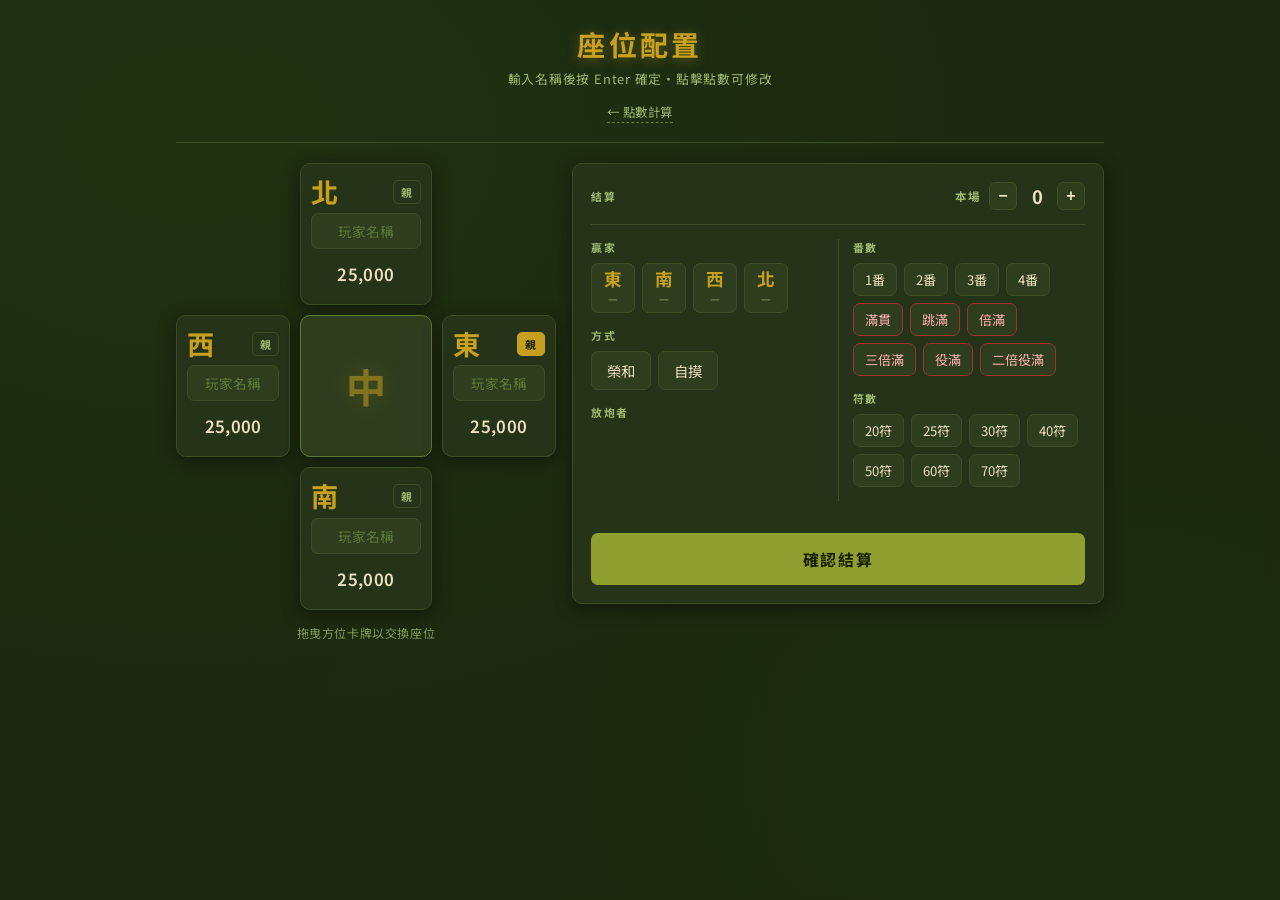
==== index.html @ a9a5c6ad "重命名" ====
<!DOCTYPE html>
<html lang="zh-TW">
<head>
  <meta charset="UTF-8">
  <meta name="viewport" content="width=device-width, initial-scale=1.0">
  <title>座位配置</title>
  <link rel="stylesheet" href="style.css">
</head>
<body>
  <div class="app">
    <header class="hdr">
      <h1>座位配置</h1>
      <p>輸入名稱後按 Enter 確定・點擊點數可修改</p>
      <nav><a href="MJ.html">← 點數計算</a></nav>
    </header>

    <div class="game-layout">
    <!-- ── Compass ── -->
    <div class="game-left">
    <div class="table-wrap">
      <div class="compass">

        <div class="north draggable seat"
             draggable="true"
             ondragstart="drag(event)" ondrop="drop(event)"
             ondragover="allowDrop(event)" ondragenter="enter(event)"
             ondragleave="leave(event)" id="north">
          <div class="seat-top">
            <span class="wind">北</span>
            <button class="dealer-tag" id="north-dealer-tag" onclick="setDealer('north')">親</button>
          </div>
          <input type="text" id="north-input" placeholder="玩家名稱"
                 onblur="lockInput('north')" onkeydown="checkEnter(event,'north')"
                 oninput="syncName('north')">
          <div class="pts-wrap">
            <div class="pts-display" id="north-pts-display" onclick="editPts('north')">
              <span id="north-pts">25,000</span>
            </div>
            <span class="pts-delta" id="north-pts-delta"></span>
          </div>
        </div>

        <div class="west draggable seat"
             draggable="true"
             ondragstart="drag(event)" ondrop="drop(event)"
             ondragover="allowDrop(event)" ondragenter="enter(event)"
             ondragleave="leave(event)" id="west">
          <div class="seat-top">
            <span class="wind">西</span>
            <button class="dealer-tag" id="west-dealer-tag" onclick="setDealer('west')">親</button>
          </div>
          <input type="text" id="west-input" placeholder="玩家名稱"
                 onblur="lockInput('west')" onkeydown="checkEnter(event,'west')"
                 oninput="syncName('west')">
          <div class="pts-wrap">
            <div class="pts-display" id="west-pts-display" onclick="editPts('west')">
              <span id="west-pts">25,000</span>
            </div>
            <span class="pts-delta" id="west-pts-delta"></span>
          </div>
        </div>

        <div class="center center-tile">
          <span class="kanji">中</span>
        </div>

        <div class="east draggable seat"
             draggable="true"
             ondragstart="drag(event)" ondrop="drop(event)"
             ondragover="allowDrop(event)" ondragenter="enter(event)"
             ondragleave="leave(event)" id="east">
          <div class="seat-top">
            <span class="wind">東</span>
            <button class="dealer-tag" id="east-dealer-tag" onclick="setDealer('east')">親</button>
          </div>
          <input type="text" id="east-input" placeholder="玩家名稱"
                 onblur="lockInput('east')" onkeydown="checkEnter(event,'east')"
                 oninput="syncName('east')">
          <div class="pts-wrap">
            <div class="pts-display" id="east-pts-display" onclick="editPts('east')">
              <span id="east-pts">25,000</span>
            </div>
            <span class="pts-delta" id="east-pts-delta"></span>
          </div>
        </div>

        <div class="south draggable seat"
             draggable="true"
             ondragstart="drag(event)" ondrop="drop(event)"
             ondragover="allowDrop(event)" ondragenter="enter(event)"
             ondragleave="leave(event)" id="south">
          <div class="seat-top">
            <span class="wind">南</span>
            <button class="dealer-tag" id="south-dealer-tag" onclick="setDealer('south')">親</button>
          </div>
          <input type="text" id="south-input" placeholder="玩家名稱"
                 onblur="lockInput('south')" onkeydown="checkEnter(event,'south')"
                 oninput="syncName('south')">
          <div class="pts-wrap">
            <div class="pts-display" id="south-pts-display" onclick="editPts('south')">
              <span id="south-pts">25,000</span>
            </div>
            <span class="pts-delta" id="south-pts-delta"></span>
          </div>
        </div>

      </div>
      <p class="drag-hint">拖曳方位卡牌以交換座位</p>
    </div>
    </div><!-- /.game-left -->

    <!-- ── Settlement Panel ── -->
    <div class="game-right">
    <div class="card settle-card">
      <div class="settle-head">
        <span class="card-label" style="margin:0">結算</span>
        <div class="honba-row">
          <span class="honba-label">本場</span>
          <button class="honba-btn" onclick="changeHonba(-1)">−</button>
          <span class="honba-val" id="honba-val">0</span>
          <button class="honba-btn" onclick="changeHonba(1)">+</button>
        </div>
      </div>

      <hr class="settle-divider">

      <div class="settle-body">
        <!-- ── Left: who & how ── -->
        <div class="settle-left">
          <div class="settle-section">
            <div class="settle-row-label">贏家</div>
            <div class="btn-row" id="winner-row">
              <button class="opt settle-player-btn" data-dir="east"  onclick="selectWinner('east')">
                <span class="sw">東</span><span class="sn" id="sn-east">—</span>
              </button>
              <button class="opt settle-player-btn" data-dir="south" onclick="selectWinner('south')">
                <span class="sw">南</span><span class="sn" id="sn-south">—</span>
              </button>
              <button class="opt settle-player-btn" data-dir="west"  onclick="selectWinner('west')">
                <span class="sw">西</span><span class="sn" id="sn-west">—</span>
              </button>
              <button class="opt settle-player-btn" data-dir="north" onclick="selectWinner('north')">
                <span class="sw">北</span><span class="sn" id="sn-north">—</span>
              </button>
            </div>
          </div>

          <div class="settle-section">
            <div class="settle-row-label">方式</div>
            <div class="btn-row">
              <button class="opt" id="btn-ron"   onclick="setMethod('ron')">榮和</button>
              <button class="opt" id="btn-tsumo" onclick="setMethod('tsumo')">自摸</button>
            </div>
          </div>

          <!-- Ron: loser selector -->
          <div id="ron-section" class="hidden">
            <div class="settle-section">
              <div class="settle-row-label">放炮者</div>
              <div class="btn-row" id="loser-row"></div>
            </div>
          </div>
        </div>

        <!-- ── Right: fan / fu / preview ── -->
        <div class="settle-right">
          <div class="settle-section">
            <div class="settle-row-label">番數</div>
            <div class="btn-row">
              <button class="opt sm" data-fan="1"  onclick="setFan(1)">1番</button>
              <button class="opt sm" data-fan="2"  onclick="setFan(2)">2番</button>
              <button class="opt sm" data-fan="3"  onclick="setFan(3)">3番</button>
              <button class="opt sm" data-fan="4"  onclick="setFan(4)">4番</button>
              <button class="opt sm special" data-fan="5"  onclick="setFan(5)">滿貫</button>
              <button class="opt sm special" data-fan="6"  onclick="setFan(6)">跳滿</button>
              <button class="opt sm special" data-fan="8"  onclick="setFan(8)">倍滿</button>
              <button class="opt sm special" data-fan="11" onclick="setFan(11)">三倍滿</button>
              <button class="opt sm special" data-fan="13" onclick="setFan(13)">役滿</button>
              <button class="opt sm special" data-fan="26" onclick="setFan(26)">二倍役滿</button>
            </div>
          </div>

          <div class="settle-section" id="settle-fu-card">
            <div class="settle-row-label">符數</div>
            <div class="btn-row">
              <button class="opt sm" data-fu="20" onclick="setFu(20)">20符</button>
              <button class="opt sm" data-fu="25" onclick="setFu(25)">25符</button>
              <button class="opt sm" data-fu="30" onclick="setFu(30)">30符</button>
              <button class="opt sm" data-fu="40" onclick="setFu(40)">40符</button>
              <button class="opt sm" data-fu="50" onclick="setFu(50)">50符</button>
              <button class="opt sm" data-fu="60" onclick="setFu(60)">60符</button>
              <button class="opt sm" data-fu="70" onclick="setFu(70)">70符</button>
            </div>
          </div>

          <div class="pt-preview" id="pt-preview"></div>
        </div>
      </div><!-- /.settle-body -->

      <p class="settle-msg" id="settle-msg"></p>
      <button class="confirm-btn" onclick="confirmSettle()">確認結算</button>
    </div>
    </div><!-- /.game-right -->
    </div><!-- /.game-layout -->

  </div>
  <script src="main2.js"></script>
</body>
</html>
---- style.css ----
@import url('https://fonts.googleapis.com/css2?family=Noto+Sans+TC:wght@300;400;500;700&display=swap');

:root {
  --bg:        #1b2a10;
  --bg-alt:    #222f13;
  --surface:   #253318;
  --surface-2: #2e3d1e;
  --border:    #3a4f25;
  --border-hi: #5d7a35;
  --gold:      #c8a020;
  --gold-hi:   #e0be50;
  --text:      #ede0c0;
  --text-2:    #9db870;
  --sel-bg:    #8fa030;
  --sel-txt:   #182000;
  --red:       #9e3030;
  --red-hi:    #c84040;
  --r:         10px;
  --r-sm:      7px;
  --sh:        0 4px 18px rgba(0,0,0,.45);
}

*, *::before, *::after { box-sizing: border-box; margin: 0; padding: 0; }

body {
  background: var(--bg);
  background-image:
    radial-gradient(ellipse at 15% 15%, rgba(100,140,40,.07) 0%, transparent 55%),
    radial-gradient(ellipse at 85% 85%, rgba(40,70,15,.07) 0%, transparent 55%);
  min-height: 100vh;
  font-family: "Noto Sans TC", sans-serif;
  color: var(--text);
}

/* ── App shell ── */
.app {
  max-width: 960px;
  margin: 0 auto;
  padding: 24px 16px 52px;
}

/* ── Side-by-side layout (compass | settlement) ── */
.game-layout {
  display: flex;
  flex-direction: column;
  gap: 16px;
}

.game-left {
  flex: 0 0 auto;
}

.game-right {
  flex: 1;
  min-width: 0;
}

.game-right .settle-card { margin-top: 0; }

@media (min-width: 680px) {
  .game-layout {
    flex-direction: row;
    align-items: flex-start;
  }
}

/* ── Header ── */
.hdr {
  text-align: center;
  padding-bottom: 20px;
  margin-bottom: 20px;
  border-bottom: 1px solid var(--border);
}

.hdr h1 {
  font-size: 1.75rem;
  font-weight: 700;
  color: var(--gold);
  letter-spacing: .12em;
  text-shadow: 0 2px 12px rgba(200,160,32,.35);
}

.hdr p {
  font-size: .8rem;
  color: var(--text-2);
  margin-top: 5px;
  letter-spacing: .06em;
}

.hdr nav {
  margin-top: 10px;
}

.hdr nav a {
  font-size: .78rem;
  color: var(--text-2);
  text-decoration: none;
  border-bottom: 1px dashed var(--border-hi);
  padding-bottom: 1px;
  letter-spacing: .04em;
  transition: color .15s;
}

.hdr nav a:hover { color: var(--gold-hi); }

/* ── Card ── */
.card {
  background: var(--surface);
  border: 1px solid var(--border);
  border-radius: var(--r);
  padding: 18px;
  margin-bottom: 14px;
  box-shadow: var(--sh);
  transition: opacity .25s;
}

.card.hidden { display: none; }

.card-label {
  font-size: .68rem;
  font-weight: 700;
  letter-spacing: .16em;
  color: var(--text-2);
  text-transform: uppercase;
  margin-bottom: 12px;
}

/* ── Button grid ── */
.btn-row {
  display: flex;
  flex-wrap: wrap;
  gap: 7px;
}

.opt {
  padding: 8px 15px;
  background: var(--surface-2);
  border: 1.5px solid var(--border);
  border-radius: var(--r-sm);
  color: var(--text);
  font-family: "Noto Sans TC", sans-serif;
  font-size: .9rem;
  cursor: pointer;
  transition: background .12s, border-color .12s, transform .12s, box-shadow .12s;
  outline: none;
  -webkit-tap-highlight-color: transparent;
}

.opt:hover {
  border-color: var(--border-hi);
  background: var(--bg-alt);
  transform: translateY(-1px);
}

.opt:active { transform: translateY(0); }

.opt.selected {
  background: var(--sel-bg);
  border-color: var(--sel-bg);
  color: var(--sel-txt);
  font-weight: 700;
  box-shadow: 0 0 10px rgba(143,160,48,.45);
}

/* Mangan-tier buttons */
.opt.special { border-color: var(--red); color: #ffb0b0; }
.opt.special:hover { background: #4a1818; border-color: var(--red-hi); color: #ffd0d0; }
.opt.special.selected {
  background: var(--red);
  border-color: var(--red-hi);
  color: #fff;
  box-shadow: 0 0 10px rgba(200,50,50,.45);
}

/* ── Dealer toggle ── */
.dealer-row {
  display: flex;
  gap: 10px;
}

.dealer-btn {
  flex: 1;
  padding: 13px;
  background: var(--surface-2);
  border: 2px solid var(--border);
  border-radius: var(--r-sm);
  color: var(--text);
  font-family: "Noto Sans TC", sans-serif;
  font-size: 1rem;
  font-weight: 500;
  cursor: pointer;
  transition: background .18s, border-color .18s, color .18s, box-shadow .18s;
  letter-spacing: .08em;
  outline: none;
}

.dealer-btn:hover { border-color: var(--gold); color: var(--gold-hi); }

.dealer-btn.selected {
  background: var(--sel-bg);
  border-color: var(--sel-bg);
  color: var(--sel-txt);
  font-weight: 700;
  box-shadow: 0 0 14px rgba(143,160,48,.4);
}

/* ── Result box ── */
.result {
  background: var(--surface-2);
  border: 1.5px solid var(--border-hi);
  border-radius: var(--r);
  padding: 6px 20px;
  opacity: 0;
  transform: translateY(8px);
  transition: opacity .3s, transform .3s;
  box-shadow: var(--sh);
  pointer-events: none;
}

.result.show {
  opacity: 1;
  transform: none;
  pointer-events: auto;
}

.result p {
  font-size: 1.2rem;
  color: var(--gold-hi);
  text-align: center;
  font-weight: 500;
  letter-spacing: .05em;
  padding: 14px 0;
  line-height: 1;
}

.result p + p { border-top: 1px solid var(--border); }

/* ─────────────────────────────────────
   MJ2 – Compass / Seating layout
   ───────────────────────────────────── */

.table-wrap {
  display: flex;
  flex-direction: column;
  align-items: center;
}

.compass {
  display: grid;
  grid-template-areas:
    ". north ."
    "west center east"
    ". south .";
  grid-template-columns: 1fr 1.15fr 1fr;
  gap: 10px;
  width: 100%;
  max-width: 380px;
}

.north  { grid-area: north;  }
.south  { grid-area: south;  }
.east   { grid-area: east;   }
.west   { grid-area: west;   }
.center { grid-area: center; }

.seat {
  background: var(--surface);
  border: 1.5px solid var(--border);
  border-radius: var(--r);
  padding: 14px 10px 13px;
  text-align: center;
  box-shadow: var(--sh);
  transition: border-color .2s, box-shadow .2s, opacity .2s, transform .15s;
}

.seat.draggable { cursor: grab; user-select: none; }
.seat.draggable:active { cursor: grabbing; }

.seat.dragging {
  opacity: .45;
  transform: scale(.97);
}

.seat.drag-over {
  border-color: var(--gold);
  box-shadow: 0 0 16px rgba(200,160,32,.35);
}

/* Seat top row: wind + dealer tag */
.seat-top {
  display: flex;
  justify-content: space-between;
  align-items: center;
  margin-bottom: 8px;
}

.wind {
  font-size: 1.7rem;
  font-weight: 700;
  color: var(--gold);
  line-height: 1;
  pointer-events: none;
  user-select: none;
}

/* Dealer badge */
.dealer-tag {
  padding: 3px 7px;
  background: transparent;
  border: 1.5px solid var(--border);
  border-radius: 5px;
  color: var(--text-2);
  font-family: "Noto Sans TC", sans-serif;
  font-size: .68rem;
  font-weight: 700;
  cursor: pointer;
  transition: all .15s;
  outline: none;
  letter-spacing: .05em;
}

.dealer-tag:hover { border-color: var(--gold); color: var(--gold); }

.dealer-tag.active {
  background: var(--gold);
  border-color: var(--gold);
  color: #1a2200;
}

/* Points display */
.pts-wrap {
  position: relative;
  margin-top: 8px;
}

.pts-display {
  font-size: 1.05rem;
  font-weight: 600;
  color: var(--text);
  text-align: center;
  padding: 5px 4px;
  cursor: text;
  border-radius: var(--r-sm);
  transition: background .15s;
  letter-spacing: .02em;
}

.pts-display:hover { background: var(--surface-2); }

.pts-edit-input {
  width: 100%;
  padding: 5px 8px;
  background: var(--surface-2);
  border: 1.5px solid var(--gold);
  border-radius: var(--r-sm);
  color: var(--text);
  font-family: "Noto Sans TC", sans-serif;
  font-size: .95rem;
  text-align: center;
  outline: none;
  -moz-appearance: textfield;
  appearance: textfield;
}

.pts-edit-input::-webkit-inner-spin-button,
.pts-edit-input::-webkit-outer-spin-button { -webkit-appearance: none; appearance: none; }

/* Delta flash */
.pts-delta {
  position: absolute;
  right: 4px;
  top: -2px;
  font-size: .78rem;
  font-weight: 700;
  pointer-events: none;
  opacity: 0;
}

.pts-delta.positive { color: #7ed040; }
.pts-delta.negative { color: #e05050; }

.pts-delta.flash { animation: fadeUp 2s ease forwards; }

@keyframes fadeUp {
  0%  { opacity: 1; transform: translateY(0); }
  20% { opacity: 1; transform: translateY(-4px); }
  100%{ opacity: 0; transform: translateY(-22px); }
}

.seat input[type=text] {
  width: 100%;
  padding: 7px 8px;
  background: var(--surface-2);
  border: 1.5px solid var(--border);
  border-radius: var(--r-sm);
  color: var(--text);
  font-family: "Noto Sans TC", sans-serif;
  font-size: .85rem;
  text-align: center;
  outline: none;
  transition: border-color .2s;
}

.seat input[type=text]:focus  { border-color: var(--gold); }
.seat input[type=text]::placeholder { color: var(--border-hi); }

.seat input[type=text]:disabled {
  background: var(--bg);
  color: var(--text-2);
  cursor: default;
}

/* Center tile */
.center-tile {
  display: flex;
  justify-content: center;
  align-items: center;
  min-height: 90px;
  background: var(--surface-2);
  border: 1.5px solid var(--border-hi);
  border-radius: var(--r);
  box-shadow: var(--sh);
}

.center-tile .kanji {
  font-size: 2.5rem;
  font-weight: 700;
  color: var(--gold);
  opacity: .55;
  user-select: none;
  text-shadow: 0 0 20px rgba(200,160,32,.4);
}

.drag-hint {
  margin-top: 14px;
  font-size: .75rem;
  color: var(--text-2);
  letter-spacing: .05em;
  opacity: .8;
}

/* ── Legacy class compatibility ── */
.container {
  display: grid;
  grid-template-areas:
    "north north north"
    "west center east"
    "south south south";
  gap: 10px;
  text-align: center;
  margin: 20px;
}

.option-container {
  font-family: "Noto Sans TC", sans-serif;
}

.option {
  width: fit-content;
  margin: 5px;
  padding: 10px 20px;
  border: 2px solid var(--red);
  background: var(--surface);
  cursor: pointer;
  border-radius: var(--r);
  color: var(--text);
  transition: background .2s;
}

.option:hover { background: var(--surface-2); }
.option.selected { color: var(--sel-txt); background: var(--sel-bg); }

/* ─────────────────────────────────────
   Settlement Panel
   ───────────────────────────────────── */

.settle-card { margin-top: 20px; }

.settle-section { margin-bottom: 14px; }

.settle-row-label {
  font-size: .68rem;
  font-weight: 700;
  letter-spacing: .14em;
  color: var(--text-2);
  text-transform: uppercase;
  margin-bottom: 8px;
}

/* Player selector buttons (winner / loser) */
.settle-player-btn {
  display: flex;
  flex-direction: column;
  align-items: center;
  gap: 2px;
  padding: 6px 8px;
  min-width: 44px;
}

.settle-player-btn .sw {
  font-size: 1.1rem;
  font-weight: 700;
  color: var(--gold);
  line-height: 1;
}

.settle-player-btn .sn {
  font-size: .68rem;
  color: var(--text-2);
  max-width: 56px;
  overflow: hidden;
  text-overflow: ellipsis;
  white-space: nowrap;
}

.settle-player-btn.selected .sw,
.settle-player-btn.selected .sn { color: var(--sel-txt); }

/* Input rows */
.settle-input-row {
  display: flex;
  align-items: center;
  gap: 10px;
  margin-bottom: 10px;
}

.settle-input-row.hidden { display: none; }

.settle-input-label {
  font-size: .82rem;
  color: var(--text-2);
  white-space: nowrap;
  min-width: 54px;
  text-align: right;
}

.settle-input {
  flex: 1;
  padding: 8px 12px;
  background: var(--surface-2);
  border: 1.5px solid var(--border);
  border-radius: var(--r-sm);
  color: var(--text);
  font-family: "Noto Sans TC", sans-serif;
  font-size: .95rem;
  outline: none;
  transition: border-color .2s;
  -moz-appearance: textfield;
  appearance: textfield;
}

.settle-input:focus { border-color: var(--gold); }

.settle-input::-webkit-inner-spin-button,
.settle-input::-webkit-outer-spin-button { -webkit-appearance: none; appearance: none; }

/* Divider inside settle card */
.settle-divider {
  border: none;
  border-top: 1px solid var(--border);
  margin: 0 0 14px;
}

/* Confirm button */
.confirm-btn {
  width: 100%;
  padding: 14px;
  margin-top: 4px;
  background: var(--sel-bg);
  border: none;
  border-radius: var(--r-sm);
  color: var(--sel-txt);
  font-family: "Noto Sans TC", sans-serif;
  font-size: 1rem;
  font-weight: 700;
  cursor: pointer;
  letter-spacing: .1em;
  transition: background .15s, transform .1s;
  outline: none;
}

.confirm-btn:hover  { background: #a0b838; }
.confirm-btn:active { transform: scale(.98); }

/* Status message */
.settle-msg {
  font-size: .82rem;
  text-align: center;
  min-height: 18px;
  margin-bottom: 8px;
  font-weight: 500;
  letter-spacing: .03em;
}

.settle-msg.error   { color: #e05050; }
.settle-msg.success { color: #7ed040; }

/* ── Two-column settle body ── */
.settle-body {
  display: flex;
  align-items: flex-start;
  gap: 0;
  margin-bottom: 2px;
}

.settle-left {
  flex: 1 1 0;
  min-width: 0;
  padding-right: 14px;
}

.settle-right {
  flex: 1 1 0;
  min-width: 0;
  padding-left: 14px;
  border-left: 1px solid var(--border);
}

/* Settle header row (label + honba side by side) */
.settle-head {
  display: flex;
  justify-content: space-between;
  align-items: center;
  margin-bottom: 14px;
}

/* ── Honba counter ── */
.honba-row {
  display: flex;
  align-items: center;
  gap: 8px;
}

.honba-label {
  font-size: .72rem;
  font-weight: 700;
  letter-spacing: .1em;
  color: var(--text-2);
  text-transform: uppercase;
}

.honba-btn {
  width: 28px;
  height: 28px;
  background: var(--surface-2);
  border: 1.5px solid var(--border);
  border-radius: 6px;
  color: var(--text);
  font-size: 1rem;
  font-weight: 700;
  cursor: pointer;
  display: flex;
  align-items: center;
  justify-content: center;
  transition: border-color .15s, color .15s;
  outline: none;
  line-height: 1;
}

.honba-btn:hover { border-color: var(--gold); color: var(--gold); }

.honba-val {
  font-size: 1.15rem;
  font-weight: 700;
  color: var(--text);
  min-width: 24px;
  text-align: center;
}

/* ── Smaller opt buttons for settlement ── */
.opt.sm {
  padding: 6px 11px;
  font-size: .82rem;
}

/* Disabled opt (e.g. 1番 + 20/25符) */
.opt.opt-disabled,
.opt:disabled {
  opacity: .3;
  cursor: not-allowed;
  pointer-events: none;
}

/* ── Point preview box ── */
.pt-preview {
  background: var(--bg);
  border: 1px solid var(--border);
  border-radius: var(--r-sm);
  padding: 11px 14px;
  margin-bottom: 14px;
  min-height: 40px;
}

.pt-preview:empty { display: none; }

.pt-row {
  display: flex;
  align-items: baseline;
  flex-wrap: wrap;
  gap: 4px;
  font-size: .88rem;
  color: var(--text-2);
  margin-bottom: 5px;
  line-height: 1.5;
}

.pt-row:last-child { margin-bottom: 0; }

.pt-label {
  min-width: 72px;
  font-size: .78rem;
  letter-spacing: .02em;
  color: var(--text-2);
  white-space: nowrap;
}

.pt-calc { color: var(--text-2); font-size: .85rem; }

.pt-plus { color: var(--gold); font-size: .8rem; }

.pt-val {
  color: var(--gold-hi);
  font-weight: 700;
  font-size: 1.05rem;
}

.pt-unit { font-size: .82rem; color: var(--text-2); }

.pt-invalid { color: #e05050; font-size: .85rem; }
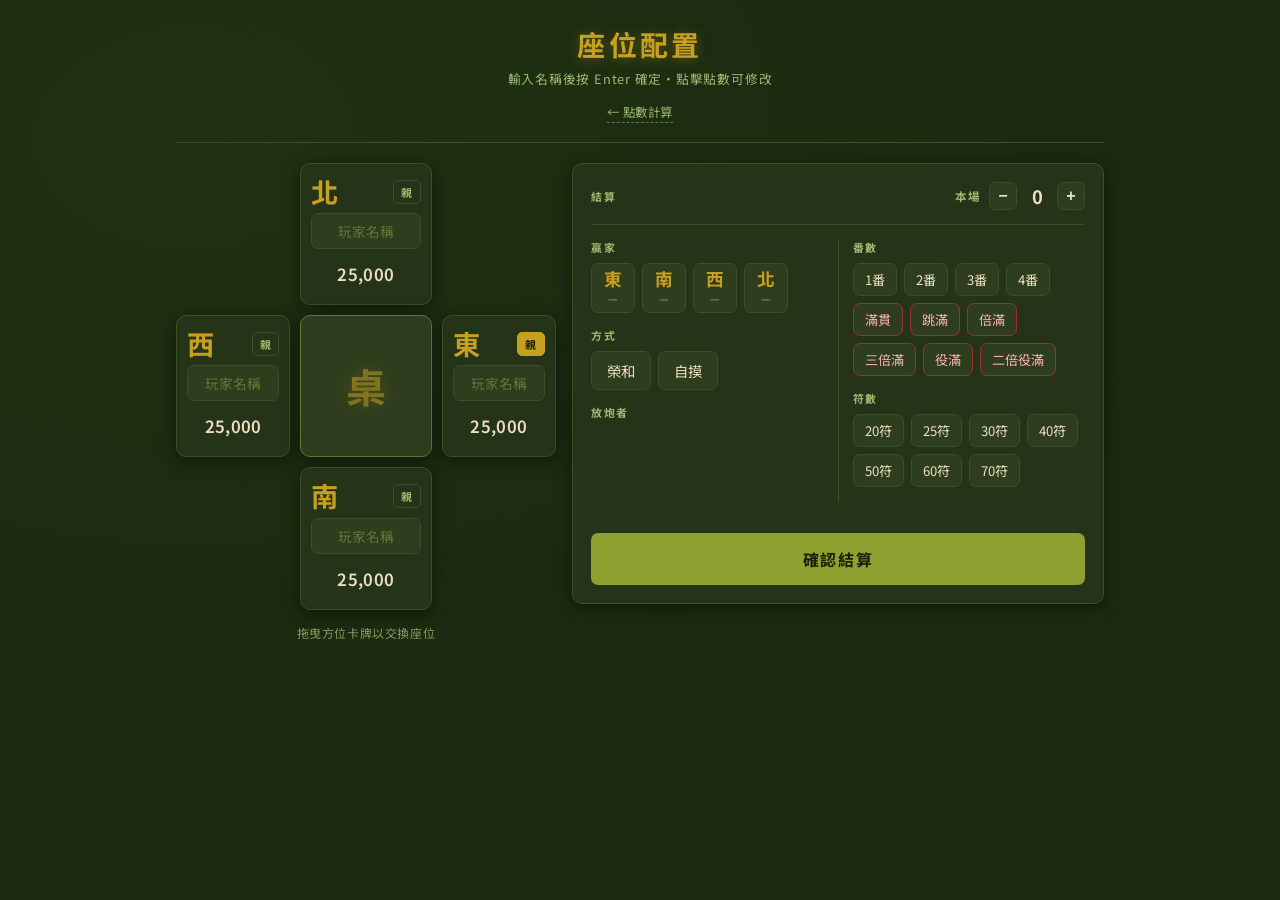
==== commit 8c568e6c: "修正小東西" ====
--- a/index.html
+++ b/index.html
@@ -61,7 +61,7 @@
         </div>
 
         <div class="center center-tile">
-          <span class="kanji">中</span>
+          <span class="kanji">桌</span>
         </div>
 
         <div class="east draggable seat"
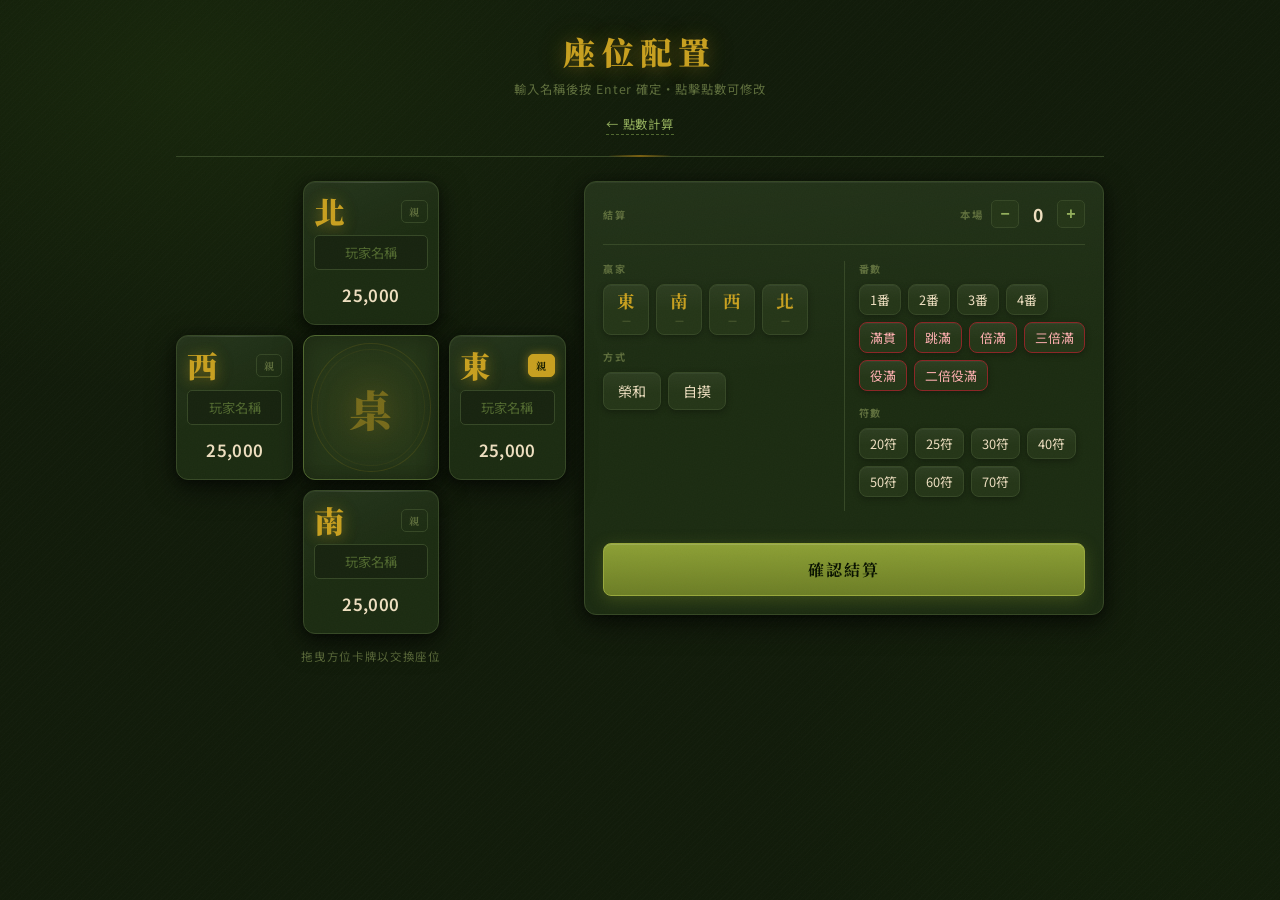
==== commit 094ba0e7: "優化並修正錯誤" ====
--- a/index.html
+++ b/index.html
@@ -22,9 +22,9 @@
 
         <div class="north draggable seat"
              draggable="true"
-             ondragstart="drag(event)" ondrop="drop(event)"
-             ondragover="allowDrop(event)" ondragenter="enter(event)"
-             ondragleave="leave(event)" id="north">
+             ondragstart="drag(event)" ondragend="dragEnd(event)"
+             ondrop="drop(event)" ondragover="allowDrop(event)"
+             ondragenter="enter(event)" ondragleave="leave(event)" id="north">
           <div class="seat-top">
             <span class="wind">北</span>
             <button class="dealer-tag" id="north-dealer-tag" onclick="setDealer('north')">親</button>
@@ -42,9 +42,9 @@
 
         <div class="west draggable seat"
              draggable="true"
-             ondragstart="drag(event)" ondrop="drop(event)"
-             ondragover="allowDrop(event)" ondragenter="enter(event)"
-             ondragleave="leave(event)" id="west">
+             ondragstart="drag(event)" ondragend="dragEnd(event)"
+             ondrop="drop(event)" ondragover="allowDrop(event)"
+             ondragenter="enter(event)" ondragleave="leave(event)" id="west">
           <div class="seat-top">
             <span class="wind">西</span>
             <button class="dealer-tag" id="west-dealer-tag" onclick="setDealer('west')">親</button>
@@ -66,9 +66,9 @@
 
         <div class="east draggable seat"
              draggable="true"
-             ondragstart="drag(event)" ondrop="drop(event)"
-             ondragover="allowDrop(event)" ondragenter="enter(event)"
-             ondragleave="leave(event)" id="east">
+             ondragstart="drag(event)" ondragend="dragEnd(event)"
+             ondrop="drop(event)" ondragover="allowDrop(event)"
+             ondragenter="enter(event)" ondragleave="leave(event)" id="east">
           <div class="seat-top">
             <span class="wind">東</span>
             <button class="dealer-tag" id="east-dealer-tag" onclick="setDealer('east')">親</button>
@@ -86,9 +86,9 @@
 
         <div class="south draggable seat"
              draggable="true"
-             ondragstart="drag(event)" ondrop="drop(event)"
-             ondragover="allowDrop(event)" ondragenter="enter(event)"
-             ondragleave="leave(event)" id="south">
+             ondragstart="drag(event)" ondragend="dragEnd(event)"
+             ondrop="drop(event)" ondragover="allowDrop(event)"
+             ondragenter="enter(event)" ondragleave="leave(event)" id="south">
           <div class="seat-top">
             <span class="wind">南</span>
             <button class="dealer-tag" id="south-dealer-tag" onclick="setDealer('south')">親</button>
@@ -113,7 +113,7 @@
     <div class="game-right">
     <div class="card settle-card">
       <div class="settle-head">
-        <span class="card-label" style="margin:0">結算</span>
+        <span class="card-label">結算</span>
         <div class="honba-row">
           <span class="honba-label">本場</span>
           <button class="honba-btn" onclick="changeHonba(-1)">−</button>
--- a/style.css
+++ b/style.css
@@ -1,23 +1,29 @@
-@import url('https://fonts.googleapis.com/css2?family=Noto+Sans+TC:wght@300;400;500;700&display=swap');
+@import url('https://fonts.googleapis.com/css2?family=Noto+Sans+TC:wght@300;400;500;700&family=Noto+Serif+TC:wght@600;700;900&display=swap');
 
 :root {
-  --bg:        #1b2a10;
-  --bg-alt:    #222f13;
-  --surface:   #253318;
-  --surface-2: #2e3d1e;
-  --border:    #3a4f25;
-  --border-hi: #5d7a35;
+  --bg:        #111b0a;
+  --bg-alt:    #182410;
+  --surface:   #1c2c12;
+  --surface-2: #253618;
+  --surface-3: #2e4220;
+  --border:    #364826;
+  --border-hi: #50682f;
   --gold:      #c8a020;
-  --gold-hi:   #e0be50;
-  --text:      #ede0c0;
-  --text-2:    #9db870;
-  --sel-bg:    #8fa030;
-  --sel-txt:   #182000;
-  --red:       #9e3030;
-  --red-hi:    #c84040;
-  --r:         10px;
-  --r-sm:      7px;
-  --sh:        0 4px 18px rgba(0,0,0,.45);
+  --gold-hi:   #e8c548;
+  --gold-dim:  #7a6010;
+  --text:      #eedfc0;
+  --text-2:    #94b05c;
+  --text-3:    #5e6e3c;
+  --sel-bg:    #7a9030;
+  --sel-txt:   #091400;
+  --red:       #8c2626;
+  --red-hi:    #bf3e3e;
+  --r:         12px;
+  --r-sm:      8px;
+  --r-xs:      5px;
+  --sh:        0 8px 28px rgba(0,0,0,.6), 0 2px 8px rgba(0,0,0,.35);
+  --sh-sm:     0 4px 14px rgba(0,0,0,.45);
+  --sh-inner:  inset 0 1px 0 rgba(255,255,255,.05);
 }
 
 *, *::before, *::after { box-sizing: border-box; margin: 0; padding: 0; }
@@ -25,183 +31,212 @@
 body {
   background: var(--bg);
   background-image:
-    radial-gradient(ellipse at 15% 15%, rgba(100,140,40,.07) 0%, transparent 55%),
-    radial-gradient(ellipse at 85% 85%, rgba(40,70,15,.07) 0%, transparent 55%);
+    radial-gradient(ellipse 70% 65% at 15% 8%,  rgba(65,110,22,.14) 0%, transparent 55%),
+    radial-gradient(ellipse 55% 60% at 88% 90%,  rgba(28,60,10,.11)  0%, transparent 52%),
+    repeating-linear-gradient(
+      -45deg,
+      transparent 0, transparent 3px,
+      rgba(255,255,255,.007) 3px, rgba(255,255,255,.007) 4px
+    );
   min-height: 100vh;
   font-family: "Noto Sans TC", sans-serif;
   color: var(--text);
+}
+
+/* Subtle grain overlay */
+body::before {
+  content: '';
+  position: fixed;
+  inset: 0;
+  background: url("data:image/svg+xml,%3Csvg xmlns='http://www.w3.org/2000/svg' width='300' height='300'%3E%3Cfilter id='n'%3E%3CfeTurbulence type='fractalNoise' baseFrequency='.75' numOctaves='4' stitchTiles='stitch'/%3E%3C/filter%3E%3Crect width='300' height='300' filter='url(%23n)' opacity='1'/%3E%3C/svg%3E");
+  opacity: .022;
+  pointer-events: none;
+  z-index: 9999;
 }
 
 /* ── App shell ── */
 .app {
   max-width: 960px;
   margin: 0 auto;
-  padding: 24px 16px 52px;
-}
-
-/* ── Side-by-side layout (compass | settlement) ── */
+  padding: 28px 16px 60px;
+  animation: appFadeIn .45s ease both;
+}
+
+@keyframes appFadeIn {
+  from { opacity: 0; transform: translateY(10px); }
+  to   { opacity: 1; transform: none; }
+}
+
+/* ── Side-by-side layout ── */
 .game-layout {
   display: flex;
   flex-direction: column;
-  gap: 16px;
-}
-
-.game-left {
-  flex: 0 0 auto;
-}
-
-.game-right {
-  flex: 1;
-  min-width: 0;
-}
-
+  gap: 18px;
+}
+
+.game-left  { flex: 0 0 auto; }
+.game-right { flex: 1; min-width: 0; }
 .game-right .settle-card { margin-top: 0; }
 
 @media (min-width: 680px) {
-  .game-layout {
-    flex-direction: row;
-    align-items: flex-start;
-  }
+  .game-layout { flex-direction: row; align-items: flex-start; }
 }
 
 /* ── Header ── */
 .hdr {
   text-align: center;
-  padding-bottom: 20px;
-  margin-bottom: 20px;
+  padding-bottom: 22px;
+  margin-bottom: 24px;
   border-bottom: 1px solid var(--border);
+  position: relative;
+}
+
+.hdr::after {
+  content: '';
+  position: absolute;
+  bottom: -1px;
+  left: 50%;
+  transform: translateX(-50%);
+  width: 64px;
+  height: 2px;
+  background: linear-gradient(90deg, transparent, var(--gold-dim), transparent);
+  border-radius: 2px;
 }
 
 .hdr h1 {
-  font-size: 1.75rem;
-  font-weight: 700;
+  font-family: "Noto Serif TC", serif;
+  font-size: 2rem;
+  font-weight: 900;
   color: var(--gold);
-  letter-spacing: .12em;
-  text-shadow: 0 2px 12px rgba(200,160,32,.35);
+  letter-spacing: .2em;
+  text-shadow: 0 2px 18px rgba(200,160,32,.38), 0 0 48px rgba(200,160,32,.12);
 }
 
 .hdr p {
-  font-size: .8rem;
-  color: var(--text-2);
-  margin-top: 5px;
-  letter-spacing: .06em;
-}
-
-.hdr nav {
-  margin-top: 10px;
-}
+  font-size: .77rem;
+  color: var(--text-3);
+  margin-top: 6px;
+  letter-spacing: .08em;
+}
+
+.hdr nav { margin-top: 12px; }
 
 .hdr nav a {
-  font-size: .78rem;
+  font-size: .77rem;
   color: var(--text-2);
   text-decoration: none;
   border-bottom: 1px dashed var(--border-hi);
   padding-bottom: 1px;
-  letter-spacing: .04em;
-  transition: color .15s;
-}
-
-.hdr nav a:hover { color: var(--gold-hi); }
+  letter-spacing: .06em;
+  transition: color .2s, border-color .2s;
+}
+
+.hdr nav a:hover { color: var(--gold-hi); border-bottom-color: var(--gold-dim); }
 
 /* ── Card ── */
 .card {
   background: var(--surface);
+  background-image: linear-gradient(175deg, rgba(255,255,255,.03) 0%, transparent 45%);
   border: 1px solid var(--border);
   border-radius: var(--r);
   padding: 18px;
   margin-bottom: 14px;
-  box-shadow: var(--sh);
+  box-shadow: var(--sh), var(--sh-inner);
   transition: opacity .25s;
 }
 
 .card.hidden { display: none; }
 
 .card-label {
-  font-size: .68rem;
-  font-weight: 700;
-  letter-spacing: .16em;
-  color: var(--text-2);
+  font-size: .63rem;
+  font-weight: 700;
+  letter-spacing: .2em;
+  color: var(--text-3);
   text-transform: uppercase;
   margin-bottom: 12px;
 }
 
+.settle-head .card-label { margin: 0; }
+
 /* ── Button grid ── */
-.btn-row {
-  display: flex;
-  flex-wrap: wrap;
-  gap: 7px;
-}
+.btn-row { display: flex; flex-wrap: wrap; gap: 7px; }
 
 .opt {
-  padding: 8px 15px;
+  padding: 8px 14px;
   background: var(--surface-2);
-  border: 1.5px solid var(--border);
+  background-image: linear-gradient(180deg, rgba(255,255,255,.04) 0%, transparent 55%);
+  border: 1px solid var(--border);
   border-radius: var(--r-sm);
   color: var(--text);
   font-family: "Noto Sans TC", sans-serif;
-  font-size: .9rem;
+  font-size: .88rem;
   cursor: pointer;
-  transition: background .12s, border-color .12s, transform .12s, box-shadow .12s;
+  transition: background .12s, border-color .12s, transform .1s, box-shadow .12s;
   outline: none;
   -webkit-tap-highlight-color: transparent;
+  box-shadow: 0 2px 6px rgba(0,0,0,.3), inset 0 1px 0 rgba(255,255,255,.04);
 }
 
 .opt:hover {
   border-color: var(--border-hi);
-  background: var(--bg-alt);
+  background: var(--surface-3);
   transform: translateY(-1px);
-}
-
-.opt:active { transform: translateY(0); }
+  box-shadow: 0 4px 12px rgba(0,0,0,.38), inset 0 1px 0 rgba(255,255,255,.04);
+}
+
+.opt:active { transform: translateY(0); box-shadow: 0 1px 4px rgba(0,0,0,.3); }
 
 .opt.selected {
   background: var(--sel-bg);
-  border-color: var(--sel-bg);
+  background-image: linear-gradient(180deg, rgba(255,255,255,.1) 0%, transparent 60%);
+  border-color: #96a838;
   color: var(--sel-txt);
   font-weight: 700;
-  box-shadow: 0 0 10px rgba(143,160,48,.45);
-}
-
-/* Mangan-tier buttons */
+  box-shadow: 0 0 14px rgba(122,144,48,.45), inset 0 1px 0 rgba(255,255,255,.12);
+}
+
+/* Mangan-tier */
 .opt.special { border-color: var(--red); color: #ffb0b0; }
-.opt.special:hover { background: #4a1818; border-color: var(--red-hi); color: #ffd0d0; }
+.opt.special:hover { background: #3c1414; border-color: var(--red-hi); color: #ffd0d0; }
+
 .opt.special.selected {
   background: var(--red);
+  background-image: linear-gradient(180deg, rgba(255,255,255,.08) 0%, transparent 60%);
   border-color: var(--red-hi);
   color: #fff;
-  box-shadow: 0 0 10px rgba(200,50,50,.45);
+  box-shadow: 0 0 14px rgba(180,48,48,.5);
 }
 
 /* ── Dealer toggle ── */
-.dealer-row {
-  display: flex;
-  gap: 10px;
-}
+.dealer-row { display: flex; gap: 10px; }
 
 .dealer-btn {
   flex: 1;
   padding: 13px;
   background: var(--surface-2);
-  border: 2px solid var(--border);
+  background-image: linear-gradient(180deg, rgba(255,255,255,.03) 0%, transparent 55%);
+  border: 1.5px solid var(--border);
   border-radius: var(--r-sm);
   color: var(--text);
-  font-family: "Noto Sans TC", sans-serif;
+  font-family: "Noto Serif TC", "Noto Sans TC", serif;
   font-size: 1rem;
-  font-weight: 500;
+  font-weight: 600;
   cursor: pointer;
-  transition: background .18s, border-color .18s, color .18s, box-shadow .18s;
-  letter-spacing: .08em;
+  transition: all .2s;
+  letter-spacing: .12em;
   outline: none;
+  box-shadow: var(--sh-sm);
 }
 
 .dealer-btn:hover { border-color: var(--gold); color: var(--gold-hi); }
 
 .dealer-btn.selected {
   background: var(--sel-bg);
-  border-color: var(--sel-bg);
+  background-image: linear-gradient(180deg, rgba(255,255,255,.1) 0%, transparent 60%);
+  border-color: #96a838;
   color: var(--sel-txt);
   font-weight: 700;
-  box-shadow: 0 0 14px rgba(143,160,48,.4);
+  box-shadow: 0 0 16px rgba(122,144,48,.45), inset 0 1px 0 rgba(255,255,255,.1);
 }
 
 /* ── Result box ── */
@@ -212,16 +247,12 @@
   padding: 6px 20px;
   opacity: 0;
   transform: translateY(8px);
-  transition: opacity .3s, transform .3s;
+  transition: opacity .35s, transform .35s;
   box-shadow: var(--sh);
   pointer-events: none;
 }
 
-.result.show {
-  opacity: 1;
-  transform: none;
-  pointer-events: auto;
-}
+.result.show { opacity: 1; transform: none; pointer-events: auto; }
 
 .result p {
   font-size: 1.2rem;
@@ -235,15 +266,11 @@
 
 .result p + p { border-top: 1px solid var(--border); }
 
-/* ─────────────────────────────────────
-   MJ2 – Compass / Seating layout
-   ───────────────────────────────────── */
-
-.table-wrap {
-  display: flex;
-  flex-direction: column;
-  align-items: center;
-}
+/* ──────────────────────────────────────
+   Compass / Seating
+   ────────────────────────────────────── */
+
+.table-wrap { display: flex; flex-direction: column; align-items: center; }
 
 .compass {
   display: grid;
@@ -254,7 +281,7 @@
   grid-template-columns: 1fr 1.15fr 1fr;
   gap: 10px;
   width: 100%;
-  max-width: 380px;
+  max-width: 390px;
 }
 
 .north  { grid-area: north;  }
@@ -265,58 +292,71 @@
 
 .seat {
   background: var(--surface);
-  border: 1.5px solid var(--border);
+  background-image: linear-gradient(155deg, rgba(255,255,255,.045) 0%, transparent 50%);
+  border: 1px solid var(--border);
   border-radius: var(--r);
-  padding: 14px 10px 13px;
-  text-align: center;
-  box-shadow: var(--sh);
+  padding: 14px 10px 12px;
+  text-align: center;
+  box-shadow: var(--sh), var(--sh-inner);
   transition: border-color .2s, box-shadow .2s, opacity .2s, transform .15s;
+  position: relative;
+  overflow: hidden;
+}
+
+/* Top sheen line */
+.seat::before {
+  content: '';
+  position: absolute;
+  top: 0; left: 10%; right: 10%; height: 1px;
+  background: linear-gradient(90deg, transparent, rgba(255,255,255,.09), transparent);
 }
 
 .seat.draggable { cursor: grab; user-select: none; }
 .seat.draggable:active { cursor: grabbing; }
 
 .seat.dragging {
-  opacity: .45;
-  transform: scale(.97);
+  opacity: .38;
+  transform: scale(.95);
 }
 
 .seat.drag-over {
   border-color: var(--gold);
-  box-shadow: 0 0 16px rgba(200,160,32,.35);
-}
-
-/* Seat top row: wind + dealer tag */
+  box-shadow: 0 0 22px rgba(200,160,32,.38), var(--sh);
+}
+
+/* Seat top row */
 .seat-top {
   display: flex;
   justify-content: space-between;
   align-items: center;
-  margin-bottom: 8px;
+  margin-bottom: 9px;
 }
 
 .wind {
-  font-size: 1.7rem;
-  font-weight: 700;
+  font-family: "Noto Serif TC", serif;
+  font-size: 1.9rem;
+  font-weight: 900;
   color: var(--gold);
   line-height: 1;
   pointer-events: none;
   user-select: none;
+  text-shadow: 0 2px 14px rgba(200,160,32,.45), 0 0 28px rgba(200,160,32,.1);
 }
 
 /* Dealer badge */
 .dealer-tag {
   padding: 3px 7px;
   background: transparent;
-  border: 1.5px solid var(--border);
-  border-radius: 5px;
-  color: var(--text-2);
-  font-family: "Noto Sans TC", sans-serif;
-  font-size: .68rem;
+  border: 1px solid var(--border);
+  border-radius: var(--r-xs);
+  color: var(--text-3);
+  font-family: "Noto Serif TC", serif;
+  font-size: .63rem;
   font-weight: 700;
   cursor: pointer;
   transition: all .15s;
   outline: none;
-  letter-spacing: .05em;
+  letter-spacing: .08em;
 }
 
 .dealer-tag:hover { border-color: var(--gold); color: var(--gold); }
@@ -324,14 +364,12 @@
 .dealer-tag.active {
   background: var(--gold);
   border-color: var(--gold);
-  color: #1a2200;
-}
-
-/* Points display */
-.pts-wrap {
-  position: relative;
-  margin-top: 8px;
-}
+  color: #192000;
+  box-shadow: 0 0 10px rgba(200,160,32,.5);
+}
+
+/* Points */
+.pts-wrap { position: relative; margin-top: 8px; }
 
 .pts-display {
   font-size: 1.05rem;
@@ -340,7 +378,7 @@
   text-align: center;
   padding: 5px 4px;
   cursor: text;
-  border-radius: var(--r-sm);
+  border-radius: var(--r-xs);
   transition: background .15s;
   letter-spacing: .02em;
 }
@@ -360,6 +398,7 @@
   outline: none;
   -moz-appearance: textfield;
   appearance: textfield;
+  box-shadow: 0 0 10px rgba(200,160,32,.25);
 }
 
 .pts-edit-input::-webkit-inner-spin-button,
@@ -376,32 +415,36 @@
   opacity: 0;
 }
 
-.pts-delta.positive { color: #7ed040; }
+.pts-delta.positive { color: #8ad848; }
 .pts-delta.negative { color: #e05050; }
-
-.pts-delta.flash { animation: fadeUp 2s ease forwards; }
+.pts-delta.flash { animation: fadeUp 2.2s ease forwards; }
 
 @keyframes fadeUp {
-  0%  { opacity: 1; transform: translateY(0); }
-  20% { opacity: 1; transform: translateY(-4px); }
-  100%{ opacity: 0; transform: translateY(-22px); }
-}
-
+  0%   { opacity: 1; transform: translateY(0); }
+  15%  { opacity: 1; transform: translateY(-6px); }
+  100% { opacity: 0; transform: translateY(-28px); }
+}
+
+/* Seat name input */
 .seat input[type=text] {
   width: 100%;
   padding: 7px 8px;
-  background: var(--surface-2);
-  border: 1.5px solid var(--border);
-  border-radius: var(--r-sm);
+  background: var(--bg-alt);
+  border: 1px solid var(--border);
+  border-radius: var(--r-xs);
   color: var(--text);
   font-family: "Noto Sans TC", sans-serif;
-  font-size: .85rem;
+  font-size: .83rem;
   text-align: center;
   outline: none;
-  transition: border-color .2s;
-}
-
-.seat input[type=text]:focus  { border-color: var(--gold); }
+  transition: border-color .2s, box-shadow .2s;
+}
+
+.seat input[type=text]:focus {
+  border-color: var(--gold);
+  box-shadow: 0 0 0 2px rgba(200,160,32,.13);
+}
+
 .seat input[type=text]::placeholder { color: var(--border-hi); }
 
 .seat input[type=text]:disabled {
@@ -415,31 +458,53 @@
   display: flex;
   justify-content: center;
   align-items: center;
-  min-height: 90px;
+  min-height: 92px;
   background: var(--surface-2);
+  background-image: radial-gradient(circle at 50% 50%, rgba(200,160,32,.07) 0%, transparent 65%);
   border: 1.5px solid var(--border-hi);
   border-radius: var(--r);
-  box-shadow: var(--sh);
+  box-shadow: var(--sh), inset 0 0 24px rgba(0,0,0,.28);
+  position: relative;
+}
+
+.center-tile::before {
+  content: '';
+  position: absolute;
+  inset: 7px;
+  border-radius: 50%;
+  border: 1px solid rgba(200,160,32,.14);
+  pointer-events: none;
+}
+
+.center-tile::after {
+  content: '';
+  position: absolute;
+  inset: 13px;
+  border-radius: 50%;
+  border: 1px solid rgba(200,160,32,.07);
+  pointer-events: none;
 }
 
 .center-tile .kanji {
-  font-size: 2.5rem;
-  font-weight: 700;
+  font-family: "Noto Serif TC", serif;
+  font-size: 2.7rem;
+  font-weight: 900;
   color: var(--gold);
-  opacity: .55;
+  opacity: .48;
   user-select: none;
-  text-shadow: 0 0 20px rgba(200,160,32,.4);
+  text-shadow: 0 0 28px rgba(200,160,32,.5);
+  position: relative;
+  z-index: 1;
 }
 
 .drag-hint {
   margin-top: 14px;
-  font-size: .75rem;
-  color: var(--text-2);
-  letter-spacing: .05em;
-  opacity: .8;
-}
-
-/* ── Legacy class compatibility ── */
+  font-size: .72rem;
+  color: var(--text-3);
+  letter-spacing: .06em;
+}
+
+/* Legacy compatibility */
 .container {
   display: grid;
   grid-template-areas:
@@ -451,9 +516,7 @@
   margin: 20px;
 }
 
-.option-container {
-  font-family: "Noto Sans TC", sans-serif;
-}
+.option-container { font-family: "Noto Sans TC", sans-serif; }
 
 .option {
   width: fit-content;
@@ -470,34 +533,34 @@
 .option:hover { background: var(--surface-2); }
 .option.selected { color: var(--sel-txt); background: var(--sel-bg); }
 
-/* ─────────────────────────────────────
+/* ──────────────────────────────────────
    Settlement Panel
-   ───────────────────────────────────── */
+   ────────────────────────────────────── */
 
 .settle-card { margin-top: 20px; }
-
 .settle-section { margin-bottom: 14px; }
 
 .settle-row-label {
-  font-size: .68rem;
-  font-weight: 700;
-  letter-spacing: .14em;
-  color: var(--text-2);
+  font-size: .63rem;
+  font-weight: 700;
+  letter-spacing: .18em;
+  color: var(--text-3);
   text-transform: uppercase;
   margin-bottom: 8px;
 }
 
-/* Player selector buttons (winner / loser) */
+/* Player selector buttons */
 .settle-player-btn {
   display: flex;
   flex-direction: column;
   align-items: center;
   gap: 2px;
-  padding: 6px 8px;
-  min-width: 44px;
+  padding: 7px 8px;
+  min-width: 46px;
 }
 
 .settle-player-btn .sw {
+  font-family: "Noto Serif TC", serif;
   font-size: 1.1rem;
   font-weight: 700;
   color: var(--gold);
@@ -505,8 +568,8 @@
 }
 
 .settle-player-btn .sn {
-  font-size: .68rem;
-  color: var(--text-2);
+  font-size: .63rem;
+  color: var(--text-3);
   max-width: 56px;
   overflow: hidden;
   text-overflow: ellipsis;
@@ -537,50 +600,54 @@
 .settle-input {
   flex: 1;
   padding: 8px 12px;
-  background: var(--surface-2);
+  background: var(--bg-alt);
   border: 1.5px solid var(--border);
   border-radius: var(--r-sm);
   color: var(--text);
   font-family: "Noto Sans TC", sans-serif;
   font-size: .95rem;
   outline: none;
-  transition: border-color .2s;
+  transition: border-color .2s, box-shadow .2s;
   -moz-appearance: textfield;
   appearance: textfield;
 }
 
-.settle-input:focus { border-color: var(--gold); }
+.settle-input:focus {
+  border-color: var(--gold);
+  box-shadow: 0 0 0 2px rgba(200,160,32,.12);
+}
 
 .settle-input::-webkit-inner-spin-button,
 .settle-input::-webkit-outer-spin-button { -webkit-appearance: none; appearance: none; }
 
-/* Divider inside settle card */
-.settle-divider {
-  border: none;
-  border-top: 1px solid var(--border);
-  margin: 0 0 14px;
-}
+/* Divider */
+.settle-divider { border: none; border-top: 1px solid var(--border); margin: 0 0 16px; }
 
 /* Confirm button */
 .confirm-btn {
   width: 100%;
   padding: 14px;
   margin-top: 4px;
-  background: var(--sel-bg);
-  border: none;
+  background: linear-gradient(180deg, #8da035 0%, #6c7e26 100%);
+  border: 1px solid #98a83c;
   border-radius: var(--r-sm);
-  color: var(--sel-txt);
-  font-family: "Noto Sans TC", sans-serif;
+  color: #091200;
+  font-family: "Noto Serif TC", "Noto Sans TC", serif;
   font-size: 1rem;
   font-weight: 700;
   cursor: pointer;
-  letter-spacing: .1em;
-  transition: background .15s, transform .1s;
+  letter-spacing: .14em;
+  transition: filter .15s, transform .1s, box-shadow .15s;
   outline: none;
-}
-
-.confirm-btn:hover  { background: #a0b838; }
-.confirm-btn:active { transform: scale(.98); }
+  box-shadow: 0 4px 16px rgba(108,126,38,.4), inset 0 1px 0 rgba(255,255,255,.14);
+}
+
+.confirm-btn:hover {
+  filter: brightness(1.1);
+  box-shadow: 0 6px 20px rgba(108,126,38,.55), inset 0 1px 0 rgba(255,255,255,.14);
+}
+
+.confirm-btn:active { transform: scale(.98); filter: brightness(.94); }
 
 /* Status message */
 .settle-msg {
@@ -589,13 +656,13 @@
   min-height: 18px;
   margin-bottom: 8px;
   font-weight: 500;
-  letter-spacing: .03em;
+  letter-spacing: .04em;
 }
 
 .settle-msg.error   { color: #e05050; }
-.settle-msg.success { color: #7ed040; }
-
-/* ── Two-column settle body ── */
+.settle-msg.success { color: #8ad848; }
+
+/* Two-column settle body */
 .settle-body {
   display: flex;
   align-items: flex-start;
@@ -616,26 +683,22 @@
   border-left: 1px solid var(--border);
 }
 
-/* Settle header row (label + honba side by side) */
+/* Settle header */
 .settle-head {
   display: flex;
   justify-content: space-between;
   align-items: center;
-  margin-bottom: 14px;
-}
-
-/* ── Honba counter ── */
-.honba-row {
-  display: flex;
-  align-items: center;
-  gap: 8px;
-}
+  margin-bottom: 16px;
+}
+
+/* Honba counter */
+.honba-row { display: flex; align-items: center; gap: 8px; }
 
 .honba-label {
-  font-size: .72rem;
-  font-weight: 700;
-  letter-spacing: .1em;
-  color: var(--text-2);
+  font-size: .65rem;
+  font-weight: 700;
+  letter-spacing: .14em;
+  color: var(--text-3);
   text-transform: uppercase;
 }
 
@@ -643,50 +706,51 @@
   width: 28px;
   height: 28px;
   background: var(--surface-2);
-  border: 1.5px solid var(--border);
-  border-radius: 6px;
-  color: var(--text);
+  border: 1px solid var(--border);
+  border-radius: var(--r-xs);
+  color: var(--text-2);
   font-size: 1rem;
   font-weight: 700;
   cursor: pointer;
   display: flex;
   align-items: center;
   justify-content: center;
-  transition: border-color .15s, color .15s;
+  transition: border-color .15s, color .15s, background .15s;
   outline: none;
   line-height: 1;
 }
 
-.honba-btn:hover { border-color: var(--gold); color: var(--gold); }
+.honba-btn:hover {
+  border-color: var(--gold);
+  color: var(--gold);
+  background: var(--surface-3);
+}
 
 .honba-val {
-  font-size: 1.15rem;
-  font-weight: 700;
-  color: var(--text);
-  min-width: 24px;
-  text-align: center;
-}
-
-/* ── Smaller opt buttons for settlement ── */
-.opt.sm {
-  padding: 6px 11px;
-  font-size: .82rem;
-}
-
-/* Disabled opt (e.g. 1番 + 20/25符) */
+  font-size: 1.1rem;
+  font-weight: 700;
+  color: var(--text);
+  min-width: 22px;
+  text-align: center;
+}
+
+/* Smaller opt buttons */
+.opt.sm { padding: 5px 10px; font-size: .8rem; }
+
+/* Disabled opt */
 .opt.opt-disabled,
 .opt:disabled {
-  opacity: .3;
+  opacity: .28;
   cursor: not-allowed;
   pointer-events: none;
 }
 
-/* ── Point preview box ── */
+/* Point preview */
 .pt-preview {
   background: var(--bg);
   border: 1px solid var(--border);
   border-radius: var(--r-sm);
-  padding: 11px 14px;
+  padding: 12px 14px;
   margin-bottom: 14px;
   min-height: 40px;
 }
@@ -708,15 +772,14 @@
 
 .pt-label {
   min-width: 72px;
-  font-size: .78rem;
+  font-size: .75rem;
   letter-spacing: .02em;
-  color: var(--text-2);
+  color: var(--text-3);
   white-space: nowrap;
 }
 
-.pt-calc { color: var(--text-2); font-size: .85rem; }
-
-.pt-plus { color: var(--gold); font-size: .8rem; }
+.pt-calc { color: var(--text-3); font-size: .84rem; }
+.pt-plus { color: var(--gold-dim); font-size: .8rem; }
 
 .pt-val {
   color: var(--gold-hi);
@@ -724,6 +787,8 @@
   font-size: 1.05rem;
 }
 
-.pt-unit { font-size: .82rem; color: var(--text-2); }
-
+.pt-unit { font-size: .8rem; color: var(--text-3); }
 .pt-invalid { color: #e05050; font-size: .85rem; }
+
+/* ── Global hidden ── */
+.hidden { display: none !important; }
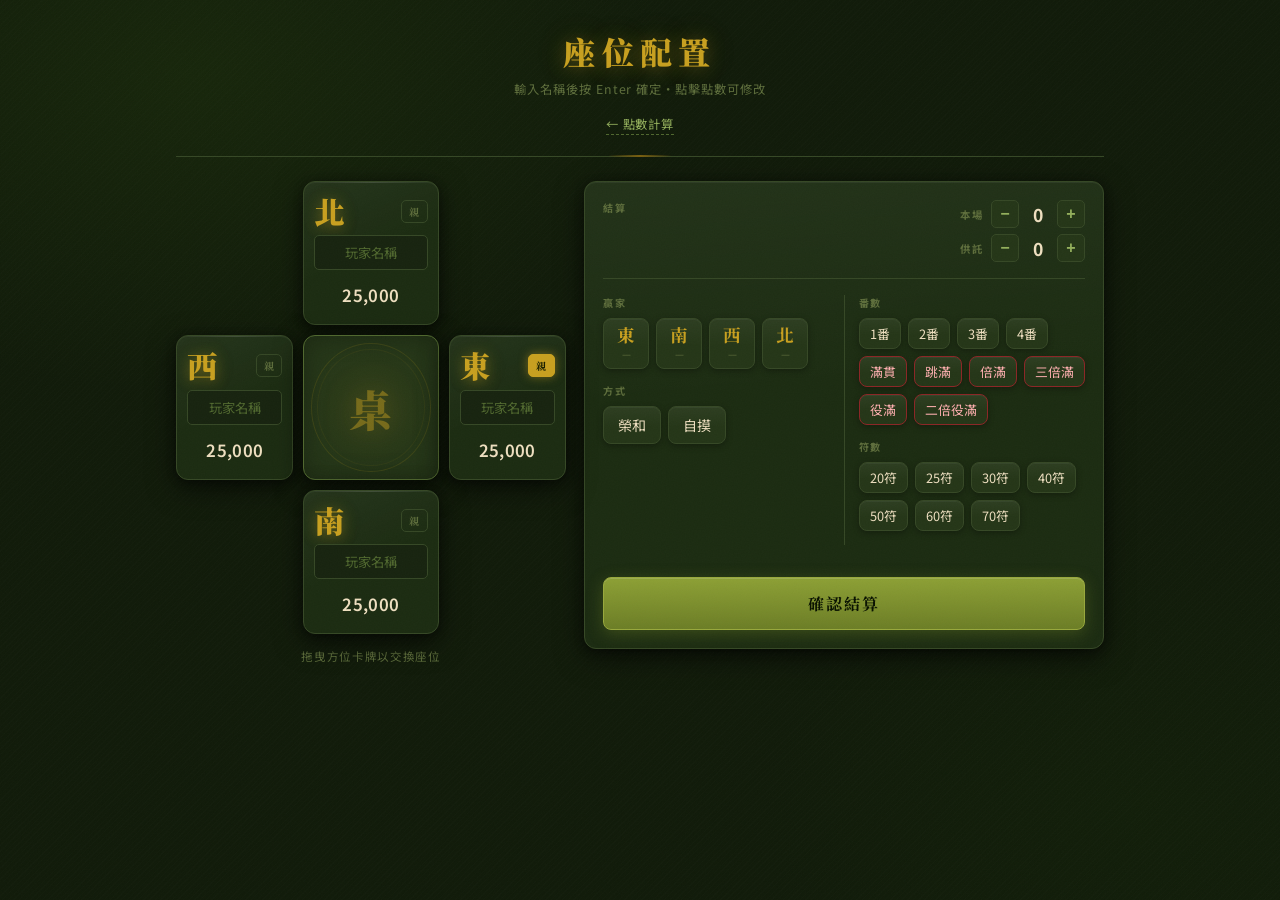
==== commit 6c21a7f1: "修正，優化" ====
--- a/index.html
+++ b/index.html
@@ -114,11 +114,19 @@
     <div class="card settle-card">
       <div class="settle-head">
         <span class="card-label">結算</span>
-        <div class="honba-row">
-          <span class="honba-label">本場</span>
-          <button class="honba-btn" onclick="changeHonba(-1)">−</button>
-          <span class="honba-val" id="honba-val">0</span>
-          <button class="honba-btn" onclick="changeHonba(1)">+</button>
+        <div class="settle-counters">
+          <div class="honba-row">
+            <span class="honba-label">本場</span>
+            <button class="honba-btn" onclick="changeHonba(-1)">−</button>
+            <span class="honba-val" id="honba-val">0</span>
+            <button class="honba-btn" onclick="changeHonba(1)">+</button>
+          </div>
+          <div class="honba-row">
+            <span class="honba-label">供託</span>
+            <button class="honba-btn" onclick="changeKyotaku(-1)">−</button>
+            <span class="honba-val" id="kyotaku-val">0</span>
+            <button class="honba-btn" onclick="changeKyotaku(1)">+</button>
+          </div>
         </div>
       </div>
 
--- a/style.css
+++ b/style.css
@@ -687,8 +687,15 @@
 .settle-head {
   display: flex;
   justify-content: space-between;
-  align-items: center;
+  align-items: flex-start;
   margin-bottom: 16px;
+}
+
+.settle-counters {
+  display: flex;
+  flex-direction: column;
+  gap: 6px;
+  align-items: flex-end;
 }
 
 /* Honba counter */
